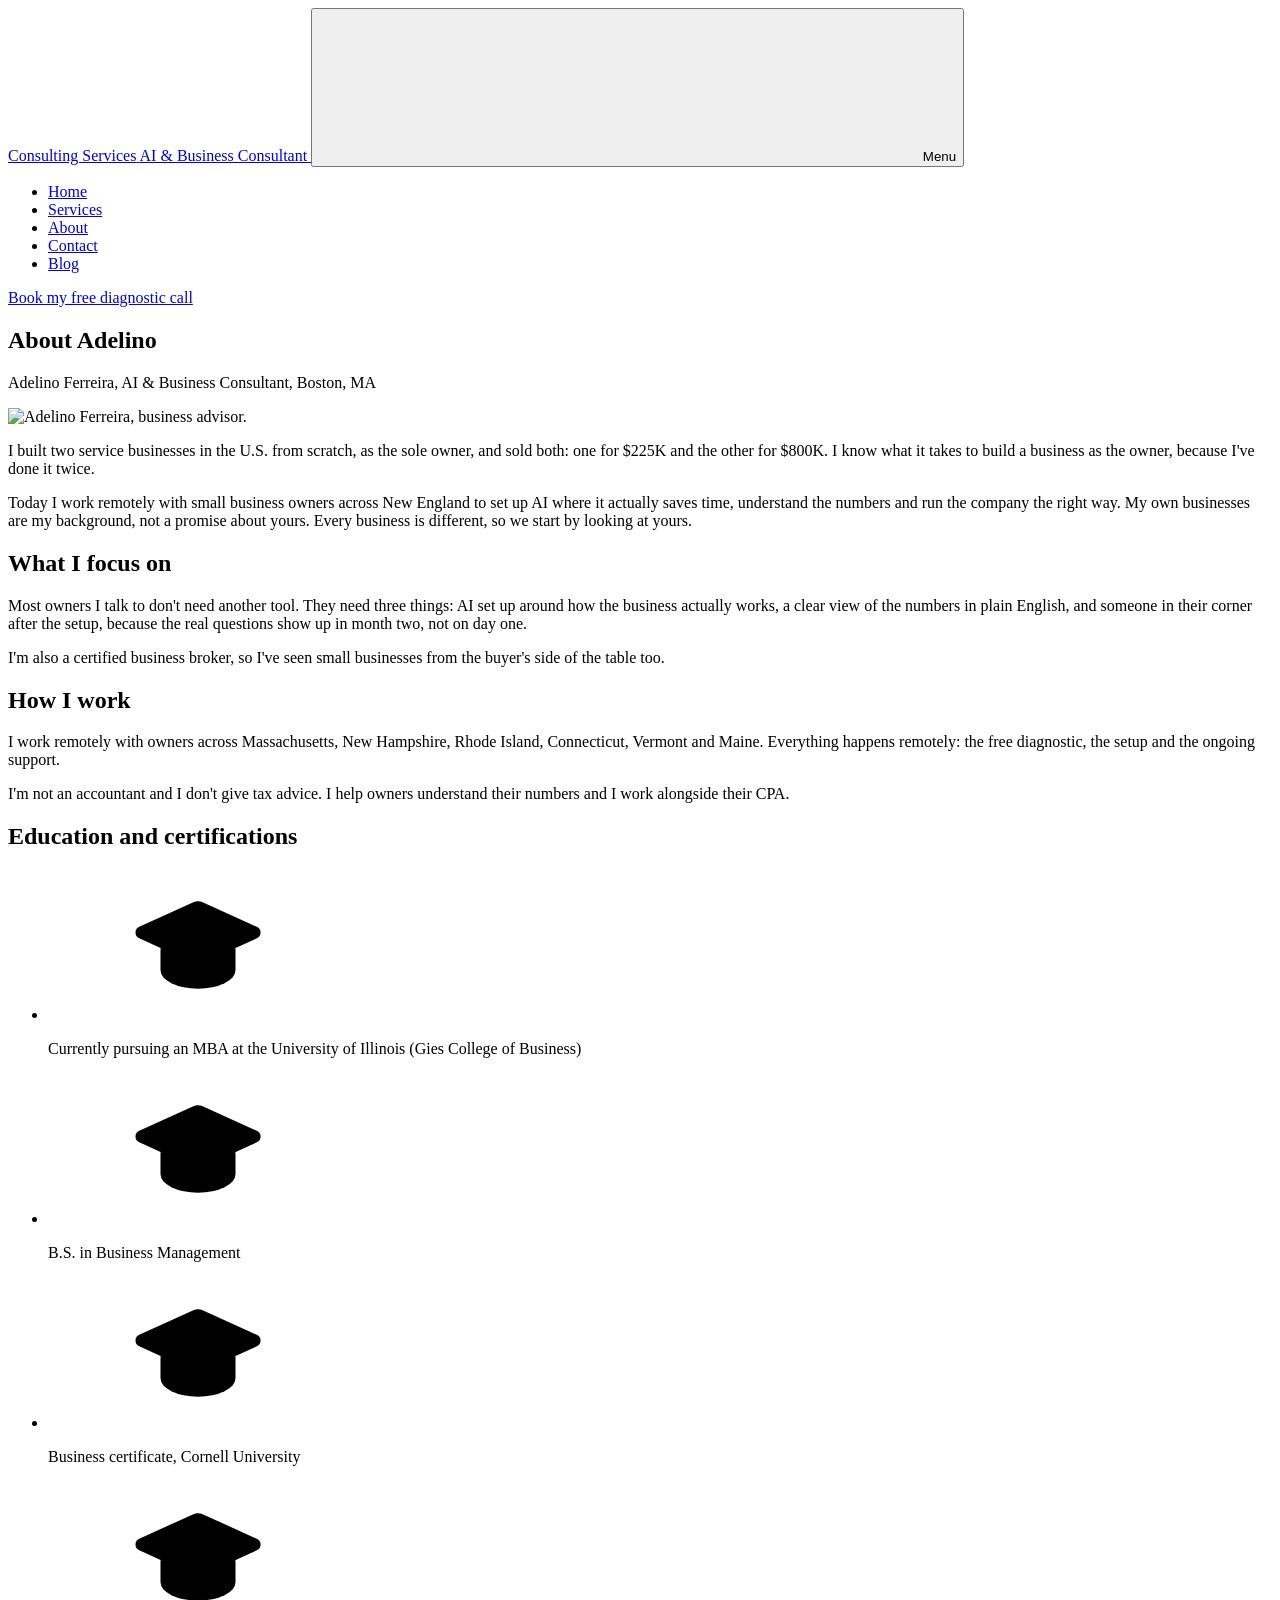
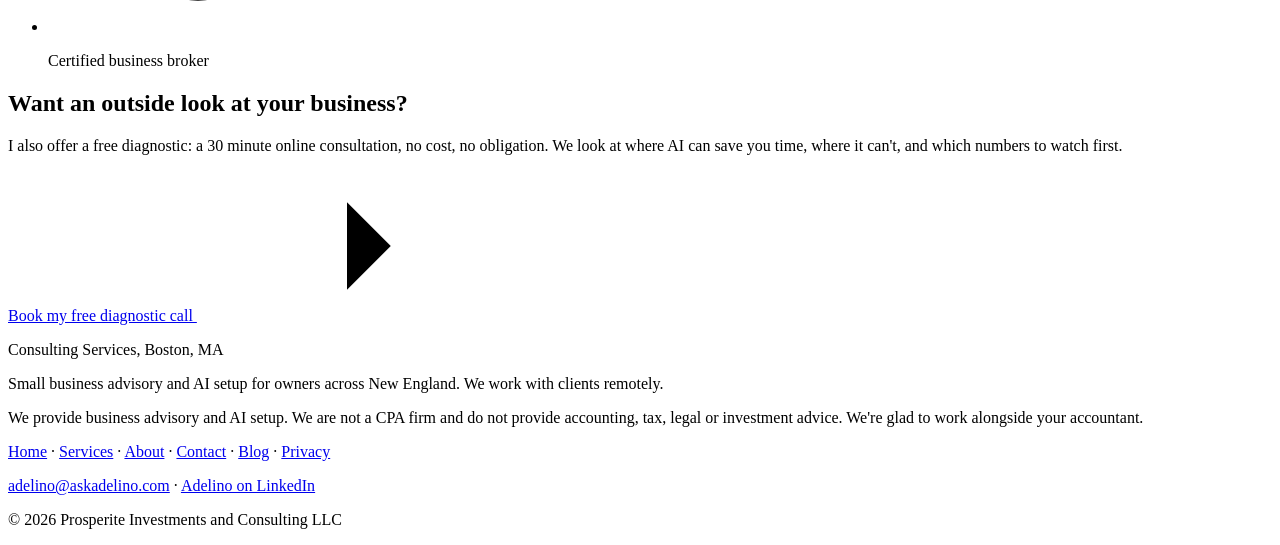
==== about/index.html @ 2f570c11 "Add files via upload" ====
<!doctype html>
<html lang="en-US">
<head>
<meta charset="utf-8">
<meta name="viewport" content="width=device-width, initial-scale=1">
<script>document.documentElement.classList.add('js');</script>
<title>About Adelino Ferreira, Business Advisor in Boston</title>
<meta name="description" content="Adelino Ferreira built and sold two U.S. service businesses. Today he works remotely with owners across New England on AI and their numbers.">
<link rel="canonical" href="https://askadelino.com/about/">
<meta name="theme-color" content="#0B2A4A">

<meta property="og:type" content="profile">
<meta property="og:locale" content="en_US">
<meta property="og:site_name" content="Consulting Services">
<meta property="og:url" content="https://askadelino.com/about/">
<meta property="og:title" content="About Adelino Ferreira, Business Advisor in Boston">
<meta property="og:description" content="Adelino Ferreira built and sold two U.S. service businesses. Today he works remotely with owners across New England on AI and their numbers.">
<meta property="og:image" content="https://askadelino.com/og.jpg">
<meta property="og:image:width" content="1200">
<meta property="og:image:height" content="630">
<meta property="og:image:alt" content="Adelino Ferreira, small business advisor, in a blue blazer outside an office building.">
<meta name="twitter:card" content="summary_large_image">
<meta name="twitter:title" content="About Adelino Ferreira, Business Advisor in Boston">
<meta name="twitter:description" content="Adelino Ferreira built and sold two U.S. service businesses. Today he works remotely with owners across New England on AI and their numbers.">
<meta name="twitter:image" content="https://askadelino.com/og.jpg">
<meta name="twitter:image:alt" content="Adelino Ferreira, small business advisor, in a blue blazer outside an office building.">

<link rel="icon" href="/favicon.svg" type="image/svg+xml">
<link rel="icon" href="/favicon-32.png" type="image/png" sizes="32x32">
<link rel="apple-touch-icon" href="/apple-touch-icon.png">
<link rel="preconnect" href="https://fonts.googleapis.com">
<link rel="preconnect" href="https://fonts.gstatic.com" crossorigin>
<link rel="stylesheet" href="https://fonts.googleapis.com/css2?family=Inter:wght@400;500;600&family=Sora:wght@600;700&display=swap">
<link rel="stylesheet" href="/assets/site.css">
<script type="application/ld+json">
{
  "@context": "https://schema.org",
  "@type": "ProfilePage",
  "@id": "https://askadelino.com/about/#page",
  "url": "https://askadelino.com/about/",
  "mainEntity": {
    "@type": "Person",
    "@id": "https://askadelino.com/about/#adelino",
    "name": "Adelino Ferreira",
    "jobTitle": "AI & Business Consultant",
    "worksFor": {
      "@id": "https://askadelino.com/#business"
    },
    "description": "Built and sold two U.S. service businesses.",
    "image": "https://askadelino.com/assets/adelino-ferreira-business-advisor.jpg",
    "address": {
      "@type": "PostalAddress",
      "addressLocality": "Boston",
      "addressRegion": "MA",
      "addressCountry": "US"
    },
    "sameAs": [
      "https://www.linkedin.com/in/adelino-ferreira-972801154"
    ]
  }
}
</script>
</head>
<body class="about-page">

<svg width="0" height="0" style="position:absolute" aria-hidden="true" focusable="false">
  <defs>
    <symbol id="i-menu" viewBox="0 0 24 24"><path d="M4 7h16"/><path d="M4 12h16"/><path d="M4 17h16"/></symbol>
    <symbol id="i-x" viewBox="0 0 24 24"><path d="M18 6 6 18"/><path d="m6 6 12 12"/></symbol>
    <symbol id="i-right" viewBox="0 0 24 24"><path d="M5 12h14"/><path d="m12 5 7 7-7 7"/></symbol>
    <symbol id="i-cap" viewBox="0 0 24 24"><path d="M21.42 10.922a1 1 0 0 0-.019-1.838L12.83 5.18a2 2 0 0 0-1.66 0L2.6 9.08a1 1 0 0 0 0 1.832l8.57 3.908a2 2 0 0 0 1.66 0z"/><path d="M22 10v6"/><path d="M6 12.5V16a6 3 0 0 0 12 0v-3.5"/></symbol>
  </defs>
</svg>

<header class="site-header">
  <div class="wrap bar">
    <a class="lockup" href="/">
      <span class="name">Consulting Services</span>
      <span class="desc">AI &amp; Business Consultant</span>
    </a>
    <button class="nav-toggle" type="button" aria-expanded="false" aria-controls="site-nav">
      <svg class="ic i-open" aria-hidden="true"><use href="#i-menu"/></svg><svg class="ic i-close" aria-hidden="true"><use href="#i-x"/></svg>
      <span class="nav-toggle-label">Menu</span>
    </button>
    <nav class="site-nav" id="site-nav" aria-label="Main">
      <ul class="nav-list">
        <li><a href="/">Home</a></li>
        <li><a href="/services/">Services</a></li>
        <li><a href="/about/" aria-current="page">About</a></li>
        <li><a href="/contact/">Contact</a></li>
        <li><a href="/blog/">Blog</a></li>
      </ul>
      <a class="btn btn-sm head-cta" href="/diagnostic/#book" aria-label="Book my free diagnostic call, opens the booking page">Book my free diagnostic call</a>
    </nav>
  </div>
</header>

<main>

  <section class="page-hero dark grid-bg" aria-labelledby="page-title">
    <div class="wrap">
      <h1 id="page-title">About Adelino</h1>
      <p class="lead role-line">Adelino Ferreira, AI &amp; Business Consultant, Boston, MA</p>
    </div>
  </section>

  <section class="section" aria-label="Bio">
    <div class="wrap">
      <div class="about-grid">
        <div class="about-photo">
          <picture>
            <source type="image/webp" srcset="/assets/adelino-ferreira-business-advisor.webp">
            <img src="/assets/adelino-ferreira-business-advisor.jpg" width="800" height="1000" decoding="async"
                 alt="Adelino Ferreira, business advisor.">
          </picture>
        </div>
        <div class="about-text">
          <p>I built two service businesses in the U.S. from scratch, as the sole owner, and sold both: one for $225K and the other for $800K. I know what it takes to build a business as the owner, because I've done it twice.</p>
          <p>Today I work remotely with small business owners across New England to set up AI where it actually saves time, understand the numbers and run the company the right way. My own businesses are my background, not a promise about yours. Every business is different, so we start by looking at yours.</p>
        </div>
      </div>
    </div>
  </section>

  <section class="section paper">
    <div class="wrap two-col">
      <div>
        <h2 id="focus-title">What I focus on</h2>
        <p>Most owners I talk to don't need another tool. They need three things: AI set up around how the business actually works, a clear view of the numbers in plain English, and someone in their corner after the setup, because the real questions show up in month two, not on day one.</p>
        <p>I'm also a certified business broker, so I've seen small businesses from the buyer's side of the table too.</p>
      </div>
      <div>
        <h2 id="how-title">How I work</h2>
        <p>I work remotely with owners across Massachusetts, New Hampshire, Rhode Island, Connecticut, Vermont and Maine. Everything happens remotely: the free diagnostic, the setup and the ongoing support.</p>
        <p>I'm not an accountant and I don't give tax advice. I help owners understand their numbers and I work alongside their CPA.</p>
      </div>
    </div>
  </section>

  <section class="section" aria-labelledby="edu-title">
    <div class="wrap">
      <h2 id="edu-title">Education and certifications</h2>
      <ul class="cred-list cred-two">
          <li>
            <div class="ic-wrap" aria-hidden="true"><svg class="ic" aria-hidden="true"><use href="#i-cap"/></svg></div>
            <p class="cred-name">Currently pursuing an MBA at the University of Illinois (Gies College of Business)</p>
          </li>
          <li>
            <div class="ic-wrap" aria-hidden="true"><svg class="ic" aria-hidden="true"><use href="#i-cap"/></svg></div>
            <p class="cred-name">B.S. in Business Management</p>
          </li>
          <li>
            <div class="ic-wrap" aria-hidden="true"><svg class="ic" aria-hidden="true"><use href="#i-cap"/></svg></div>
            <p class="cred-name">Business certificate, Cornell University</p>
          </li>
          <li>
            <div class="ic-wrap" aria-hidden="true"><svg class="ic" aria-hidden="true"><use href="#i-cap"/></svg></div>
            <p class="cred-name">Certified business broker</p>
          </li>
          </ul>
    </div>
  </section>

  <section class="section dark grid-bg cta-band" aria-labelledby="cta-title">
    <div class="wrap">
      <h2 id="cta-title">Want an outside look at your business?</h2>
      <p class="lead">I also offer a free diagnostic: a 30 minute online consultation, no cost, no obligation. We look at where AI can save you time, where it can't, and which numbers to watch first.</p>
      <div class="actions">
        <a class="btn" href="/diagnostic/#book">Book my free diagnostic call <svg class="ic" aria-hidden="true"><use href="#i-right"/></svg></a>
      </div>
    </div>
  </section>

</main>

<footer class="site-foot">
  <div class="wrap">
    <p class="f-name">Consulting Services, Boston, MA</p>
    <p class="f-line">Small business advisory and AI setup for owners across New England. We work with clients remotely.</p>
    <p class="scope">We provide business advisory and AI setup. We are not a CPA firm and do not provide accounting, tax, legal or investment advice. We're glad to work alongside your accountant.</p>
    <nav aria-label="Footer"><p class="links"><a href="/">Home</a> <span aria-hidden="true">·</span> <a href="/services/">Services</a> <span aria-hidden="true">·</span> <a href="/about/" aria-current="page">About</a> <span aria-hidden="true">·</span> <a href="/contact/">Contact</a> <span aria-hidden="true">·</span> <a href="/blog/">Blog</a> <span aria-hidden="true">·</span> <a href="/privacy/">Privacy</a></p></nav>
    <p class="links contact-links"><a href="mailto:adelino@askadelino.com">adelino@askadelino.com</a> <span aria-hidden="true">·</span> <a href="https://www.linkedin.com/in/adelino-ferreira-972801154" rel="me noopener" target="_blank">Adelino on LinkedIn</a></p>
    <p class="copy">© 2026 Prosperite Investments and Consulting LLC</p>
  </div>
</footer>

<script src="/assets/site.js" defer></script>
</body>
</html>
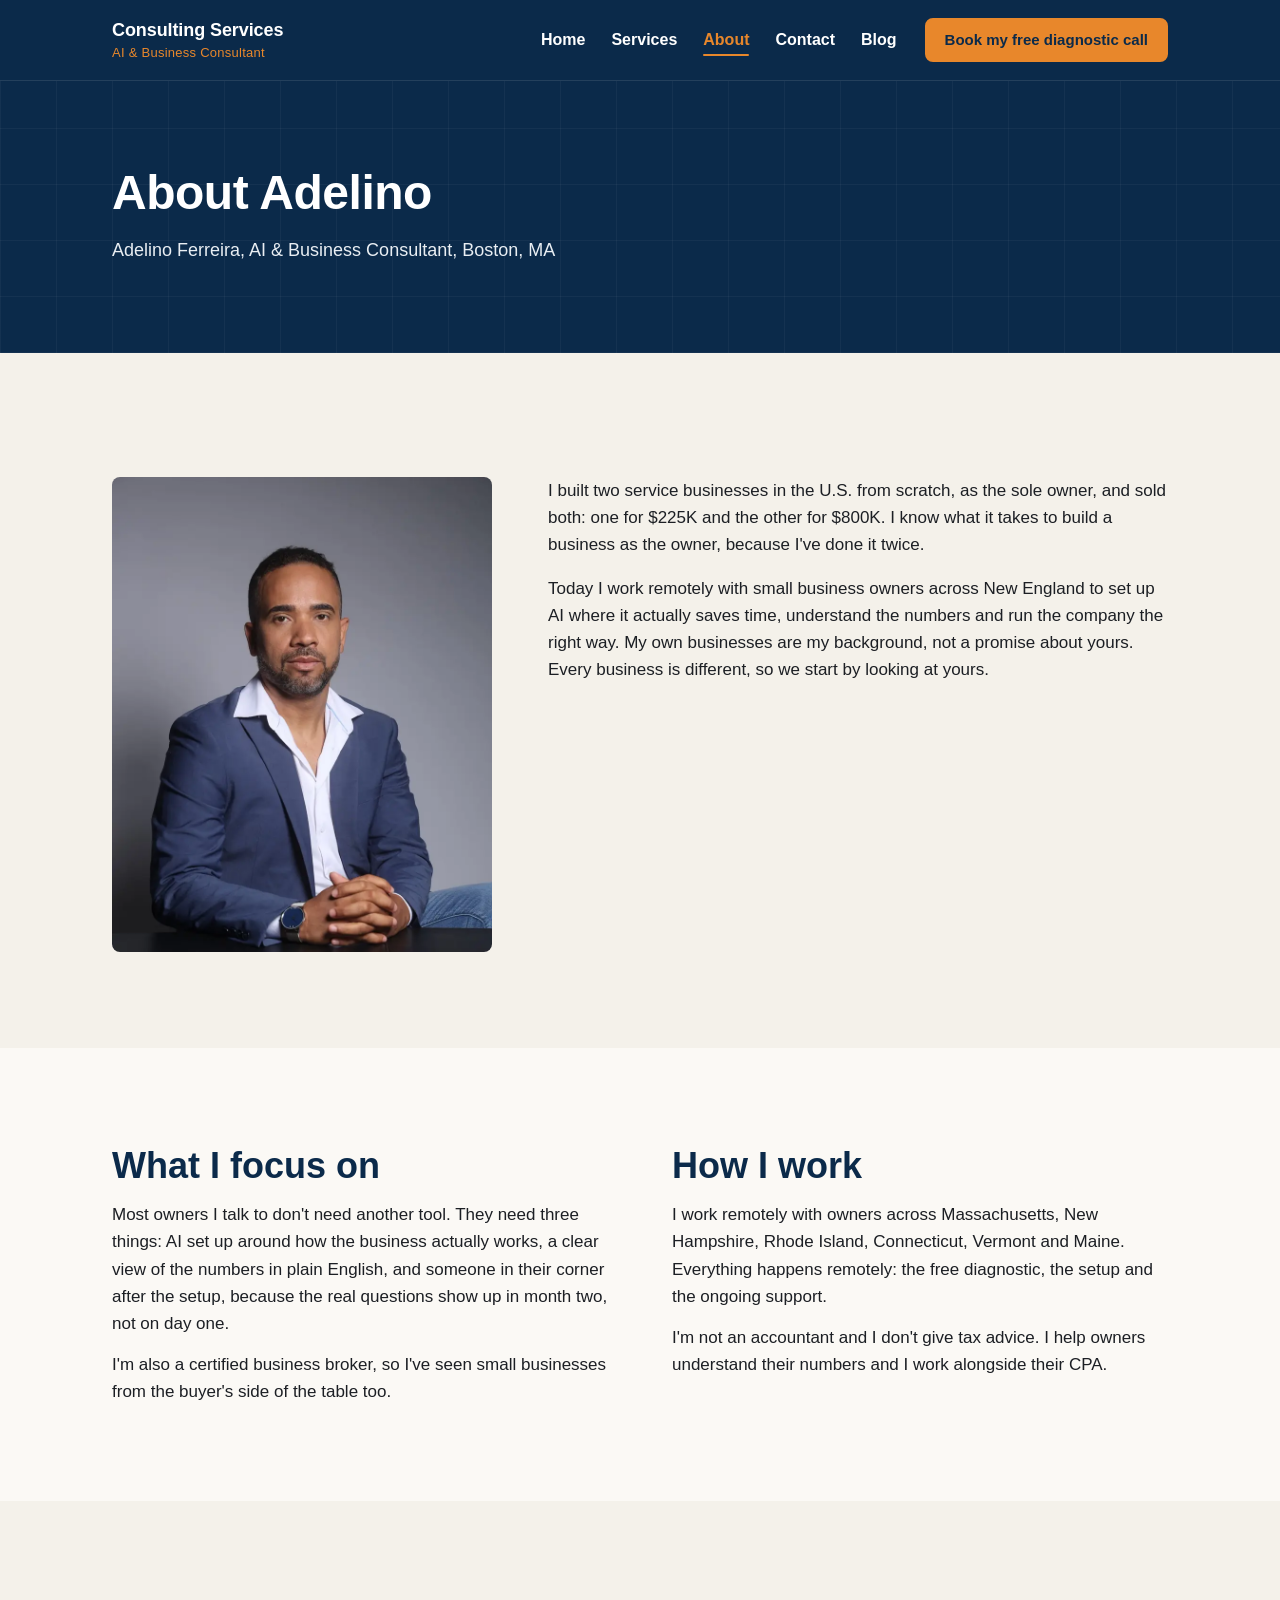
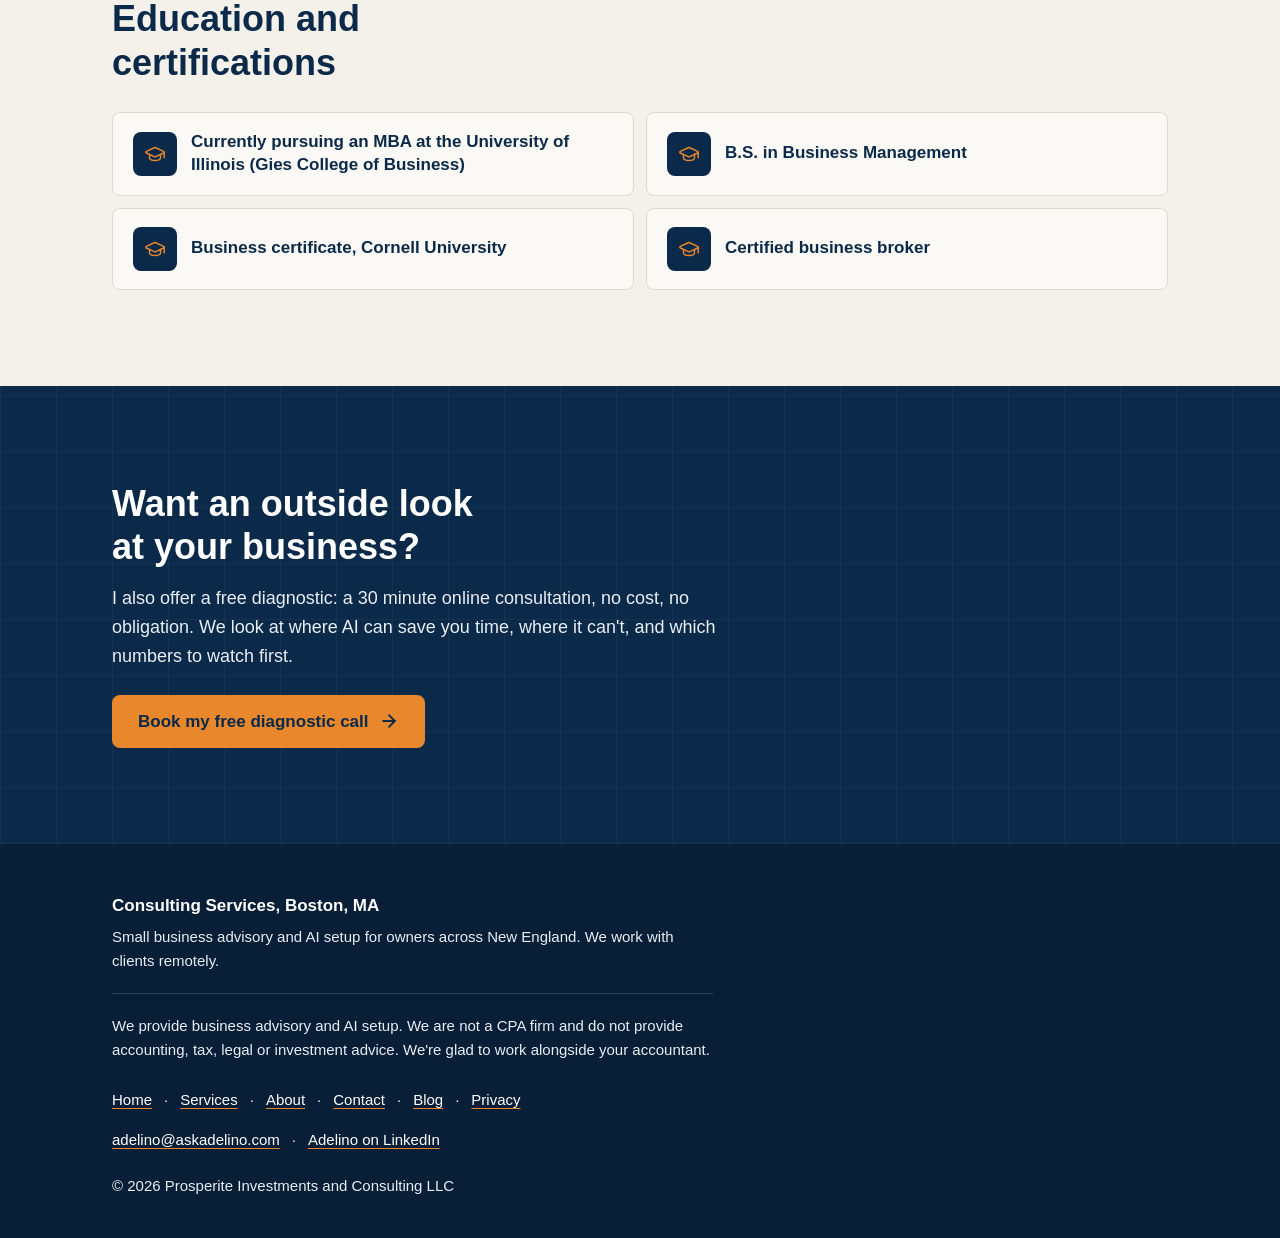
==== commit c0f81f14: "Add Meta Pixel to about" ====
--- a/about/index.html
+++ b/about/index.html
@@ -32,6 +32,7 @@
 <link rel="preconnect" href="https://fonts.gstatic.com" crossorigin>
 <link rel="stylesheet" href="https://fonts.googleapis.com/css2?family=Inter:wght@400;500;600&family=Sora:wght@600;700&display=swap">
 <link rel="stylesheet" href="/assets/site.css">
+<script src="/assets/meta-pixel.js"></script>
 <script type="application/ld+json">
 {
   "@context": "https://schema.org",
--- a/assets/site.css
+++ b/assets/site.css
@@ -0,0 +1,500 @@
+:root {
+  --blue: #0B2A4A;
+  --blue-deep: #081F37;
+  --amber: #E8872B;
+  --sand: #F4F1EA;
+  --paper: #FBF9F5;
+  --ink: #1C1F24;
+  --white: #FFFFFF;
+  --mist: #E9EEF3;
+  --line: #E1DACB;
+  --focus: var(--blue);
+  --wrap: 1120px;
+  --gutter: 20px;
+  --head: 'Sora', Arial, Helvetica, sans-serif;
+  --body: 'Inter', Arial, Helvetica, sans-serif;
+}
+
+*, *::before, *::after { box-sizing: border-box; }
+html { -webkit-text-size-adjust: 100%; scroll-padding-top: 16px; }
+@media (prefers-reduced-motion: no-preference) { html { scroll-behavior: smooth; } }
+body { margin: 0; font-family: var(--body); font-size: 16px; line-height: 1.6; color: var(--ink); background: var(--sand); -webkit-font-smoothing: antialiased; }
+img { display: block; max-width: 100%; height: auto; }
+h1, h2, h3 { font-family: var(--head); line-height: 1.2; margin: 0; text-wrap: balance; }
+p { margin: 0; text-wrap: pretty; }
+a { color: inherit; }
+:focus-visible { outline: 3px solid var(--focus); outline-offset: 3px; border-radius: 4px; }
+.dark { --focus: var(--amber); background: var(--blue); color: var(--white); }
+
+.wrap { width: 100%; max-width: var(--wrap); margin: 0 auto; padding: 0 var(--gutter); }
+.section { padding: 64px 0; }
+.section h2 { font-weight: 600; font-size: 27px; color: var(--blue); max-width: 22ch; }
+.dark h2 { color: var(--white); }
+.lead { font-size: 17px; margin-top: 16px; max-width: 62ch; }
+.dark .lead, .dark .body-on-dark { color: var(--mist); }
+.grid-bg { position: relative; }
+.grid-bg::before { content: ""; position: absolute; inset: 0; pointer-events: none;
+  background-image: repeating-linear-gradient(0deg, rgba(255,255,255,.04) 0 1px, transparent 1px 56px),
+                    repeating-linear-gradient(90deg, rgba(255,255,255,.04) 0 1px, transparent 1px 56px); }
+.grid-bg > * { position: relative; }
+svg.ic { fill: none; stroke: currentColor; stroke-width: 1.6; stroke-linecap: round; stroke-linejoin: round; display: block; }
+
+/* ---------- botão ---------- */
+.btn { display: inline-flex; align-items: center; justify-content: center; gap: 10px; min-height: 52px; padding: 14px 24px;
+  background: var(--amber); color: var(--blue); font-family: var(--head); font-weight: 700; font-size: 17px; line-height: 1.25;
+  text-decoration: none; border-radius: 8px; border: 2px solid var(--amber); transition: background-color .15s, border-color .15s; }
+.btn:hover { background: #F09A47; border-color: #F09A47; }
+.btn svg { width: 20px; height: 20px; flex: none; stroke-width: 2.2; }
+.micro { font-size: 15px; margin-top: 12px; }
+.dark .micro { color: var(--mist); }
+
+/* ---------- cabeçalho ---------- */
+.site-head { padding: 18px 0; }
+.lockup { display: inline-flex; flex-direction: column; text-decoration: none; line-height: 1.2; }
+.lockup .name { font-family: var(--head); font-weight: 700; font-size: 18px; letter-spacing: -.005em; }
+.lockup .desc { font-size: 13px; font-weight: 500; color: var(--amber); margin-top: 3px; letter-spacing: .02em; }
+.light-head .lockup .name { color: var(--blue); }
+.light-head .lockup .desc { color: #9A5414; }
+
+/* ---------- hero ---------- */
+.hero { overflow: hidden; }
+.hero .site-head { position: relative; z-index: 2; }
+.hero-media { position: relative; aspect-ratio: 4 / 3; overflow: hidden; }
+.hero-media img { width: 100%; height: 100%; object-fit: cover; object-position: 72% 22%; }
+.hero-media::after { content: ""; position: absolute; inset: 0;
+  background: linear-gradient(180deg, rgba(11,42,74,.25) 0%, rgba(11,42,74,.1) 45%, rgba(11,42,74,.85) 92%, var(--blue) 100%); }
+.hero-copy { position: relative; z-index: 2; padding: 8px 0 56px; }
+.hero h1 { font-weight: 700; font-size: 34px; line-height: 1.12; letter-spacing: -.015em; max-width: 15ch; }
+.hero h1 .l { display: block; }
+.hero h1 .l:nth-child(2) { color: var(--amber); }
+.hero .sub { font-size: 17px; line-height: 1.6; color: var(--mist); margin-top: 20px; max-width: 54ch; }
+.hero .cta { margin-top: 28px; }
+
+/* ---------- cartões genéricos ---------- */
+.cards { display: grid; gap: 16px; margin-top: 32px; }
+.card { background: var(--paper); border: 1px solid var(--line); border-radius: 8px; padding: 24px; }
+.card h3 { font-weight: 600; font-size: 19px; color: var(--blue); line-height: 1.3; }
+.card p { margin-top: 10px; }
+.card .ic-wrap { width: 44px; height: 44px; border-radius: 8px; background: var(--blue); color: var(--amber); display: flex; align-items: center; justify-content: center; margin-bottom: 16px; }
+.card .ic-wrap svg { width: 24px; height: 24px; }
+.bridge { margin-top: 32px; font-family: var(--head); font-weight: 600; font-size: 19px; line-height: 1.4; color: var(--blue); max-width: 46ch; }
+
+/* ---------- pilares ---------- */
+.pillars { display: grid; gap: 28px; margin-top: 36px; }
+.pillar { border-top: 1px solid rgba(255,255,255,.2); padding-top: 24px; }
+.pillar .badge { width: 52px; height: 52px; border-radius: 50%; border: 2px solid rgba(232,135,43,.9); color: var(--amber); display: flex; align-items: center; justify-content: center; margin-bottom: 18px; }
+.pillar .badge svg { width: 26px; height: 26px; }
+.pillar h3 { font-weight: 600; font-size: 21px; color: var(--white); }
+.pillar p { margin-top: 10px; color: var(--mist); }
+.pillars-close { margin-top: 40px; padding: 24px; border-left: 3px solid var(--amber); background: rgba(255,255,255,.05); border-radius: 0 8px 8px 0; font-size: 17px; color: var(--white); max-width: 70ch; }
+.also { margin-top: 24px; font-size: 15px; color: var(--mist); }
+
+/* ---------- IA ---------- */
+.ai-card h3 { font-size: 19px; }
+.ai-card .limit { margin-top: 16px; padding-top: 14px; border-top: 1px solid var(--line); font-size: 16px; }
+.ai-card .limit strong { font-weight: 600; color: var(--blue); }
+.ai-close { margin-top: 28px; font-size: 17px; max-width: 62ch; }
+
+/* ---------- como funciona ---------- */
+.paper { background: var(--paper); }
+.steps { list-style: none; margin: 36px 0 0; padding: 0; max-width: 820px; display: grid; gap: 0; counter-reset: step; }
+.steps li { counter-increment: step; display: grid; grid-template-columns: 56px 1fr; column-gap: 12px; padding: 22px 0; border-top: 1px solid var(--line); }
+.steps li:last-child { border-bottom: 1px solid var(--line); }
+.steps li::before { content: counter(step); font-family: var(--head); font-weight: 700; font-size: 40px; line-height: 1; color: var(--amber); font-variant-numeric: tabular-nums; grid-row: span 2; }
+.steps h3 { font-weight: 600; font-size: 20px; color: var(--blue); }
+.steps p { margin-top: 6px; }
+.snapshot { max-width: 820px; margin-top: 28px; display: flex; gap: 16px; align-items: flex-start; background: var(--sand); border: 1px solid var(--line); border-radius: 8px; padding: 20px; }
+.snapshot .ic-wrap { flex: none; width: 40px; height: 40px; border-radius: 8px; background: var(--blue); color: var(--amber); display: flex; align-items: center; justify-content: center; }
+.snapshot .ic-wrap svg { width: 22px; height: 22px; }
+.mid-cta { margin-top: 36px; padding: 28px 24px; border-radius: 8px; }
+.mid-cta .kick { font-family: var(--head); font-weight: 700; font-size: 22px; color: var(--white); margin-bottom: 18px; }
+.section.how { padding-bottom: 96px; }
+@media (max-width: 639px) {
+  .mid-cta { margin-left: calc(var(--gutter) * -1); margin-right: calc(var(--gutter) * -1); border-radius: 0; padding: 28px var(--gutter); }
+  .mid-cta .btn { width: 100%; padding-left: 16px; padding-right: 16px; }
+}
+
+/* ---------- casos ---------- */
+.section.cases { padding-top: 80px; }
+.case-list { list-style: none; padding: 0; margin: 32px 0 0; }
+.case .tag { font-size: 14px; font-weight: 500; color: var(--ink); letter-spacing: .02em; }
+.case .figure { display: block; margin-top: 8px; font-family: var(--head); font-weight: 700; font-size: 32px; line-height: 1.1; color: var(--blue); font-variant-numeric: tabular-nums; letter-spacing: -.01em; }
+.case .figure::after { content: ""; display: block; width: 40px; height: 3px; background: var(--amber); margin-top: 14px; }
+.case p { margin-top: 14px; }
+.case p.tag { margin-top: 0; }
+.notice { margin-top: 20px; font-size: 1em; color: var(--ink); max-width: 70ch; }
+.notice + .notice { margin-top: 6px; }
+
+/* ---------- para quem é ---------- */
+.fit-list { list-style: none; padding: 0; display: grid; gap: 12px; margin: 32px 0 0; }
+.fit-list li { display: flex; gap: 14px; align-items: flex-start; background: rgba(255,255,255,.06); border: 1px solid rgba(255,255,255,.14); border-radius: 8px; padding: 18px 20px; font-size: 17px; color: var(--white); }
+.fit-list li svg { width: 22px; height: 22px; flex: none; color: var(--amber); margin-top: 3px; stroke-width: 2; }
+.sectors { margin-top: 28px; color: var(--mist); max-width: 70ch; }
+.not-fit { margin-top: 16px; color: var(--mist); max-width: 70ch; padding-top: 16px; border-top: 1px solid rgba(255,255,255,.18); }
+
+/* ---------- about ---------- */
+.about-grid { display: grid; gap: 28px; margin-top: 28px; }
+.about-photo img { border-radius: 8px; width: 100%; max-width: 420px; aspect-ratio: 4 / 5; object-fit: cover; }
+.about-role { font-weight: 500; color: var(--blue); }
+.about-text p + p { margin-top: 16px; }
+.about-text p { font-size: 17px; }
+.about-text .about-role { font-size: 16px; margin-bottom: 18px; }
+
+/* ---------- FAQ ---------- */
+.faq { margin-top: 32px; max-width: 760px; }
+.faq-item { padding: 22px 0; border-top: 1px solid var(--line); }
+.faq-item:last-child { border-bottom: 1px solid var(--line); }
+.faq-item h3 { font-weight: 600; font-size: 18px; color: var(--blue); line-height: 1.35; }
+.faq-item p { margin-top: 8px; }
+
+/* ---------- agenda ---------- */
+.book .lead { color: var(--mist); }
+.book-facts { margin-top: 20px; display: grid; gap: 8px; }
+.book-facts p { display: flex; gap: 10px; align-items: flex-start; color: var(--white); }
+.book-facts svg { width: 20px; height: 20px; flex: none; color: var(--amber); margin-top: 3px; }
+.cal-shell { margin-top: 28px; background: var(--white); border-radius: 8px; overflow: hidden; min-height: 760px; }
+.cal-embed { min-width: 300px; height: 760px; }
+.cal-embed iframe { display: block; }
+.fallback { margin-top: 16px; color: var(--mist); overflow-wrap: anywhere; }
+.fallback a { color: var(--white); font-weight: 500; text-decoration-color: var(--amber); text-underline-offset: 3px; }
+.privacy-line { margin-top: 8px; color: var(--mist); }
+
+/* ---------- rodapé ---------- */
+.site-foot { --focus: var(--amber); background: var(--blue-deep); color: var(--mist); padding: 48px 0 40px; font-size: 15px; }
+.site-foot .f-name { font-family: var(--head); font-weight: 700; font-size: 17px; color: var(--white); }
+.site-foot p + p { margin-top: 6px; }
+.site-foot .scope { margin-top: 20px; padding-top: 20px; border-top: 1px solid rgba(255,255,255,.16); max-width: 72ch; }
+.site-foot .links { margin-top: 20px; display: flex; gap: 12px; align-items: center; flex-wrap: wrap; }
+.site-foot .links a { color: var(--white); text-underline-offset: 3px; text-decoration-color: var(--amber); padding: 6px 0; }
+.site-foot .copy { margin-top: 16px; }
+
+/* ---------- páginas simples (thank-you, privacy, 404) ---------- */
+.simple { min-height: 100vh; display: flex; flex-direction: column; }
+.simple main { flex: 1; padding: 40px 0 72px; }
+.simple h1 { font-weight: 700; font-size: 34px; color: var(--blue); letter-spacing: -.01em; }
+.simple .prose > * { max-width: 640px; }
+.simple .prose p { margin-top: 18px; font-size: 17px; }
+.simple .prose ol { margin: 14px 0 0; padding: 0; list-style: none; counter-reset: q; }
+.simple .prose ol li { counter-increment: q; display: grid; grid-template-columns: 36px 1fr; padding: 12px 0; border-top: 1px solid var(--line); font-size: 17px; }
+.simple .prose ol li:last-child { border-bottom: 1px solid var(--line); }
+.simple .prose ol li::before { content: counter(q); font-family: var(--head); font-weight: 700; color: var(--amber); font-size: 20px; line-height: 1.4; }
+.simple .sign { margin-top: 28px; font-size: 17px; }
+.simple .actions { margin-top: 28px; }
+.simple .site-foot { padding: 28px 0; }
+
+/* =====================================================================
+   SITE COMPLETO (v2): cabeçalho com menu, páginas internas, slots de copy
+   ===================================================================== */
+
+/* ---------- slot de copy pendente (some quando o texto final entra) ---------- */
+.ph { background: rgba(232,135,43,.10); outline: 1px dashed rgba(232,135,43,.85); outline-offset: 2px; border-radius: 3px; }
+.vh { position: absolute !important; width: 1px; height: 1px; padding: 0; margin: -1px; overflow: hidden; clip: rect(0 0 0 0); white-space: nowrap; border: 0; }
+
+/* ---------- cabeçalho com menu ---------- */
+.site-header { --focus: var(--amber); background: var(--blue); color: var(--white); position: relative; z-index: 10; border-bottom: 1px solid rgba(255,255,255,.10); }
+.site-header .bar { display: flex; flex-wrap: wrap; align-items: center; justify-content: space-between; column-gap: 16px; padding-top: 14px; padding-bottom: 14px; }
+.nav-toggle { display: none; align-items: center; gap: 10px; min-height: 44px; padding: 0 14px; background: transparent; color: var(--white);
+  border: 1px solid rgba(255,255,255,.35); border-radius: 8px; font: 600 15px/1 var(--body); cursor: pointer; }
+.nav-toggle svg { width: 20px; height: 20px; stroke-width: 2; }
+.nav-toggle .i-close { display: none; }
+.site-header.is-open .nav-toggle .i-open { display: none; }
+.site-header.is-open .nav-toggle .i-close { display: block; }
+.site-nav { flex-basis: 100%; }
+.nav-list { list-style: none; margin: 12px 0 0; padding: 0; border-top: 1px solid rgba(255,255,255,.14); }
+.nav-list li { border-bottom: 1px solid rgba(255,255,255,.14); }
+.nav-list a { display: flex; align-items: center; min-height: 52px; padding: 4px 2px; text-decoration: none; font-family: var(--head); font-weight: 600; font-size: 18px; color: var(--white); }
+.nav-list a:hover { color: var(--amber); }
+.nav-list a[aria-current] { color: var(--amber); }
+.nav-list a[aria-current]::before { content: ""; width: 4px; height: 20px; background: var(--amber); border-radius: 2px; margin-right: 12px; }
+.site-nav .head-cta { width: 100%; margin: 20px 0 8px; }
+.btn-sm { min-height: 44px; padding: 10px 18px; font-size: 15px; }
+/* com JS: o painel abre e fecha pelo botão; sem JS, o menu fica aberto */
+.js .nav-toggle { display: inline-flex; }
+.js .site-nav { display: none; }
+.js .site-header.is-open .site-nav { display: block; }
+
+/* ---------- topo das páginas internas ---------- */
+.page-hero { padding: 48px 0 56px; }
+.eyebrow { font-size: 14px; font-weight: 600; letter-spacing: .06em; text-transform: uppercase; color: var(--amber); margin-bottom: 12px; }
+.page-hero h1 { margin-top: 12px; font-weight: 700; font-size: 34px; line-height: 1.15; letter-spacing: -.01em; max-width: 22ch; color: var(--white); }
+.page-hero .lead { color: var(--mist); }
+.crumbs { font-size: 14px; color: var(--mist); }
+.crumbs a { color: var(--white); text-underline-offset: 3px; text-decoration-color: var(--amber); }
+
+/* ---------- home ---------- */
+.hero .btn svg.ic { stroke-width: 2.2; }
+.cards.auto { grid-template-columns: 1fr; }
+.card .more { display: inline-block; margin-top: 16px; font-weight: 600; color: var(--blue); text-underline-offset: 3px; text-decoration-color: var(--amber); }
+.section-foot { margin-top: 28px; }
+.text-link { font-weight: 600; color: var(--blue); text-underline-offset: 4px; text-decoration-color: var(--amber); text-decoration-thickness: 2px; }
+.dark .text-link { color: var(--white); }
+.cred-band { display: grid; gap: 24px; align-items: center; }
+.cred-band .cred-photo img { width: 120px; height: 120px; border-radius: 50%; object-fit: cover; object-position: 50% 20%; }
+.cred-band blockquote { margin: 0; font-family: var(--head); font-weight: 600; font-size: 21px; line-height: 1.4; color: var(--blue); max-width: 48ch; }
+.cred-band .who { margin-top: 12px; font-weight: 500; }
+.cred-band .text-link { display: inline-block; margin-top: 14px; }
+.cta-band { text-align: left; }
+.cta-band h2 { max-width: 24ch; }
+.cta-band .actions { margin-top: 28px; }
+
+/* ---------- serviços ---------- */
+.service { padding: 40px 0; border-top: 1px solid var(--line); display: grid; gap: 20px; scroll-margin-top: 16px; }
+.service:last-of-type { border-bottom: 1px solid var(--line); }
+.service .ic-wrap { width: 52px; height: 52px; border-radius: 8px; background: var(--blue); color: var(--amber); display: flex; align-items: center; justify-content: center; }
+.service .ic-wrap svg { width: 26px; height: 26px; }
+.service h2 { font-size: 24px; max-width: 26ch; }
+.service .body h2 + p { margin-top: 12px; }
+.service .body p + p { margin-top: 14px; }
+.service .body > p { max-width: 62ch; }
+.service .gets { list-style: none; padding: 0; margin: 18px 0 0; display: grid; gap: 10px; max-width: 62ch; }
+.service .gets li { display: flex; gap: 12px; align-items: flex-start; }
+.service .gets svg { width: 20px; height: 20px; flex: none; color: var(--amber); margin-top: 3px; stroke-width: 2.2; }
+.service .limit { margin-top: 18px; padding: 14px 16px; background: var(--paper); border: 1px solid var(--line); border-radius: 8px; max-width: 62ch; }
+.service .limit strong { font-weight: 600; color: var(--blue); }
+.scope-note { margin-top: 40px; padding: 20px 24px; border-left: 3px solid var(--amber); background: var(--paper); border-radius: 0 8px 8px 0; max-width: 72ch; }
+
+/* ---------- about ---------- */
+.about-page .about-text p { font-size: 17px; }
+.about-page .about-text h2 + .about-role { margin-top: 18px; }
+.contact-note { margin-top: 32px; }
+.cred-list { list-style: none; padding: 0; margin: 28px 0 0; display: grid; gap: 12px; }
+.cred-list li { display: grid; grid-template-columns: 44px 1fr; column-gap: 14px; align-items: center; background: var(--paper); border: 1px solid var(--line); border-radius: 8px; padding: 18px 20px; }
+.cred-list .ic-wrap { width: 44px; height: 44px; border-radius: 8px; background: var(--blue); color: var(--amber); display: flex; align-items: center; justify-content: center; }
+.cred-list .ic-wrap svg { width: 22px; height: 22px; }
+.cred-list .cred-name { font-family: var(--head); font-weight: 600; font-size: 18px; color: var(--blue); line-height: 1.35; }
+.cred-list .cred-org { margin-top: 2px; }
+.cred-list .cred-year { margin-top: 2px; font-size: 15px; color: #5B5348; font-variant-numeric: tabular-nums; }
+
+/* ---------- contato ---------- */
+.contact-grid { display: grid; gap: 16px; margin-top: 8px; }
+.contact-card { background: var(--paper); border: 1px solid var(--line); border-radius: 8px; padding: 24px; display: flex; flex-direction: column; gap: 10px; }
+.contact-card .ic-wrap { width: 44px; height: 44px; border-radius: 8px; background: var(--blue); color: var(--amber); display: flex; align-items: center; justify-content: center; margin-bottom: 6px; }
+.contact-card .ic-wrap svg { width: 24px; height: 24px; }
+.section .contact-card h2 { font-size: 20px; }
+.contact-card .value { font-weight: 600; color: var(--blue); overflow-wrap: anywhere; text-underline-offset: 3px; text-decoration-color: var(--amber); }
+.contact-card.primary { background: var(--blue); border-color: var(--blue); color: var(--white); --focus: var(--amber); }
+.contact-card.primary h2 { color: var(--white); }
+.contact-card.primary .ic-wrap { background: rgba(255,255,255,.08); }
+.contact-card.primary .btn { align-self: flex-start; margin-top: 8px; }
+.contact-card.primary .micro { color: var(--mist); margin-top: 0; }
+
+/* ---------- blog ---------- */
+.post-list { list-style: none; padding: 0; margin: 0; display: grid; gap: 16px; }
+.post-card { background: var(--paper); border: 1px solid var(--line); border-radius: 8px; padding: 24px; position: relative; }
+.post-card .meta { font-size: 14px; color: #5B5348; }
+.section .post-card h2 { margin-top: 8px; font-size: 21px; line-height: 1.3; max-width: none; }
+.post-card h2 a { text-decoration: none; }
+.post-card h2 a::after { content: ""; position: absolute; inset: 0; border-radius: 8px; }
+.post-card h2 a:hover { text-decoration: underline; text-decoration-color: var(--amber); text-underline-offset: 4px; }
+.post-card p { margin-top: 10px; }
+.post-card .tag { display: inline-block; font-size: 13px; font-weight: 600; letter-spacing: .04em; text-transform: uppercase; color: #9A5414; }
+
+/* ---------- artigo ---------- */
+.article-head .meta { margin-top: 16px; color: var(--mist); font-size: 15px; display: flex; flex-wrap: wrap; gap: 6px 14px; }
+.article-body { max-width: 700px; }
+.article-body > * + * { margin-top: 18px; }
+.article-body h2 { font-size: 26px; margin-top: 44px; max-width: none; color: var(--blue); }
+.article-body h3 { font-size: 20px; margin-top: 32px; color: var(--blue); }
+.article-body p, .article-body li { font-size: 17px; }
+.article-body ul, .article-body ol { padding-left: 22px; }
+.article-body li + li { margin-top: 8px; }
+.article-body a { color: var(--blue); font-weight: 500; text-underline-offset: 3px; text-decoration-color: var(--amber); }
+.answer-box { padding: 20px 22px; background: var(--paper); border: 1px solid var(--line); border-left: 3px solid var(--amber); border-radius: 0 8px 8px 0; }
+.answer-box .label { font-size: 13px; font-weight: 600; letter-spacing: .06em; text-transform: uppercase; color: #9A5414; }
+.answer-box p { margin-top: 6px; }
+.author-box { margin-top: 48px; display: grid; grid-template-columns: 72px 1fr; gap: 16px; align-items: start; padding: 22px; background: var(--paper); border: 1px solid var(--line); border-radius: 8px; max-width: 700px; }
+.author-box img { width: 72px; height: 72px; border-radius: 50%; object-fit: cover; object-position: 50% 20%; }
+.author-box .name { font-family: var(--head); font-weight: 600; color: var(--blue); }
+.author-box p + p { margin-top: 6px; }
+.related { margin-top: 40px; max-width: 700px; }
+.section .related h2 { font-size: 20px; }
+.related ul { margin: 12px 0 0; padding-left: 20px; }
+.related li + li { margin-top: 6px; }
+.related a { color: var(--blue); font-weight: 500; text-underline-offset: 3px; text-decoration-color: var(--amber); }
+
+/* ---------- rodapé v2 ---------- */
+.site-foot .f-line { max-width: 72ch; }
+.site-foot nav .links { margin-top: 20px; }
+.site-foot .contact-links { margin-top: 4px; }
+.site-foot .contact-links a { overflow-wrap: anywhere; }
+
+/* ---------- copy final (v3) ---------- */
+.mini { font-family: var(--head); font-weight: 600; font-size: 15px; letter-spacing: .06em; text-transform: uppercase; color: #9A5414; margin-top: 28px; }
+.dark .mini { color: var(--amber); }
+.svc-cards { grid-template-columns: 1fr; }
+.svc-cards .card { display: flex; flex-direction: column; }
+.svc-cards .card .more { margin-top: auto; padding-top: 16px; }
+.help-list { list-style: none; padding: 0; margin: 14px 0 0; display: grid; gap: 12px; max-width: 760px; }
+.help-list li { display: flex; gap: 12px; align-items: flex-start; font-size: 17px; }
+.help-list svg { width: 22px; height: 22px; flex: none; color: var(--amber); margin-top: 3px; stroke-width: 2.2; }
+.help-list strong, .def-list strong { font-weight: 600; color: var(--blue); }
+.body-lg { margin-top: 24px; font-size: 17px; max-width: 62ch; }
+.stays { margin-top: 28px; max-width: 760px; padding: 22px 24px; background: var(--sand); border: 1px solid var(--line); border-left: 3px solid var(--amber); border-radius: 0 8px 8px 0; }
+.stays strong { font-weight: 600; color: var(--blue); }
+.stays .scope-inline { margin-top: 14px; padding-top: 14px; border-top: 1px solid var(--line); }
+.cap-line { margin-top: 18px; display: flex; gap: 10px; align-items: flex-start; color: var(--white); }
+.cap-line svg { width: 20px; height: 20px; flex: none; color: var(--amber); margin-top: 3px; }
+.how:not(.paper) .snapshot { background: var(--paper); }
+.cases.paper .card { background: var(--white); }
+.cred-band h2 { font-size: 27px; }
+.cred-band .about-short { margin-top: 14px; font-size: 17px; max-width: 62ch; }
+.cred-band .who { margin-top: 8px; color: var(--blue); }
+
+.jump { margin-top: 28px; display: flex; flex-wrap: wrap; gap: 10px; }
+.jump a { display: inline-flex; align-items: center; min-height: 40px; padding: 6px 14px; border: 1px solid rgba(255,255,255,.3); border-radius: 999px; color: var(--white); text-decoration: none; font-size: 15px; font-weight: 500; }
+.jump a:hover { border-color: var(--amber); color: var(--amber); }
+.services-list { padding-top: 24px; }
+.service .body > h3.mini:first-of-type { margin-top: 20px; }
+.service .body > p + p { margin-top: 14px; }
+.service .mini + p, .service .mini + ul { margin-top: 10px; }
+.def-list { padding-left: 20px; margin: 12px 0 0; max-width: 62ch; }
+.def-list li + li { margin-top: 6px; }
+.service .gets { margin-top: 12px; }
+.ai-more { margin-top: 14px; }
+.ai-more .card { padding: 22px; }
+.ai-more .card h3 { font-size: 18px; }
+.close-line { margin-top: 20px; font-weight: 500; color: var(--blue); max-width: 62ch; }
+.pull { margin-top: 24px; padding: 20px 22px; background: var(--paper); border: 1px solid var(--line); border-radius: 8px; max-width: 62ch; }
+.service .scope-note { margin-top: 24px; }
+
+.role-line { color: var(--mist); }
+.about-text p:first-child { margin-top: 0; }
+.two-col { display: grid; gap: 48px; }
+.two-col p { margin-top: 14px; font-size: 17px; max-width: 60ch; }
+.cred-groups { display: grid; gap: 8px 40px; }
+.cred-groups .mini { margin-top: 24px; }
+.cred-groups .cred-list { margin-top: 12px; grid-template-columns: 1fr !important; }
+.cred-list .cred-name { font-size: 17px; }
+.teach-line { margin-top: 16px; font-size: 17px; max-width: 52ch; }
+
+.contact-card .value-plain { font-weight: 600; color: var(--blue); }
+.privacy-note { margin-top: 28px; font-size: 15px; max-width: 72ch; }
+
+.post-card .read { margin-top: 16px; display: inline-flex; gap: 8px; align-items: center; font-weight: 600; color: var(--blue); }
+.post-card .read svg { width: 18px; height: 18px; stroke-width: 2.2; }
+.cta-band .actions:first-of-type { margin-top: 24px; }
+
+.article-body .answer-box { font-size: 18px; }
+.see-also { display: flex; gap: 8px; align-items: flex-start; }
+.see-also svg { width: 18px; height: 18px; flex: none; margin-top: 5px; color: var(--amber); stroke-width: 2.2; }
+.see-also a::first-letter { text-transform: uppercase; }
+.see-also a { display: inline-block; }
+.art-faq { margin-top: 8px; max-width: none; }
+.art-faq .faq-item h3 { margin-top: 0; font-size: 18px; }
+.art-faq .faq-item p { margin-top: 6px; }
+.article-body .art-cta { margin-top: 44px; padding: 28px 24px; border-radius: 8px; }
+.art-cta p { color: var(--white); }
+.art-cta .see-also { margin: 12px 0 20px; }
+.art-cta .see-also a { color: var(--white); text-decoration-color: var(--amber); }
+.art-notices { margin-top: 28px; padding-top: 20px; border-top: 1px solid var(--line); }
+.art-notices p + p { margin-top: 8px; }
+
+/* ---------- tablet ---------- */
+@media (min-width: 640px) {
+  .cards.auto { grid-template-columns: repeat(2, 1fr); }
+  .contact-grid { grid-template-columns: repeat(2, 1fr); }
+  .contact-card.primary { grid-column: auto; }
+  .cred-list { grid-template-columns: repeat(2, 1fr); }
+  .post-list { grid-template-columns: repeat(2, 1fr); }
+  .cred-band { grid-template-columns: 140px 1fr; gap: 32px; }
+  .cred-band .cred-photo img { width: 140px; height: 140px; }
+  :root { --gutter: 32px; }
+  .cards.three, .case-list { grid-template-columns: repeat(3, 1fr); }
+  .cards.two { grid-template-columns: repeat(2, 1fr); }
+  .fit-list { grid-template-columns: repeat(2, 1fr); }
+  .hero-media { aspect-ratio: 16 / 9; }
+}
+
+/* ---------- desktop ---------- */
+@media (min-width: 960px) {
+  body { font-size: 17px; }
+  .section { padding: 96px 0; }
+  .section h2 { font-size: 36px; }
+  .lead { font-size: 18px; }
+  .section.how { padding-bottom: 128px; }
+  .section.cases { padding-top: 112px; }
+
+  .hero { position: relative; min-height: 680px; display: flex; flex-direction: column; }
+  .hero-media { position: absolute; top: 0; right: 0; bottom: 0; width: 62%; aspect-ratio: auto; }
+  .hero-media img { object-position: 62% 25%; }
+  .hero-media::after { background: linear-gradient(90deg, var(--blue) 0%, rgba(11,42,74,.88) 14%, rgba(11,42,74,.35) 46%, rgba(11,42,74,.12) 100%); }
+  .hero-copy { flex: 1; display: flex; flex-direction: column; justify-content: center; padding: 40px 0 96px; }
+  .hero-copy > .wrap > * { max-width: 600px; }
+  .hero h1 { font-size: 54px; max-width: 13ch; }
+  .hero .sub { font-size: 19px; max-width: 50ch; }
+
+  .pillars { grid-template-columns: repeat(3, 1fr); gap: 40px; }
+  .card { padding: 28px; }
+  .about-grid { grid-template-columns: 380px 1fr; gap: 56px; align-items: start; }
+  .about-text p { font-size: 18px; }
+  .faq-item h3 { font-size: 20px; }
+  .book-intro { max-width: 760px; }
+  .book-facts { grid-template-columns: 1fr 1fr; gap: 24px; }
+  .book-cal { margin-top: 12px; }
+  .faq-wrap { display: grid; grid-template-columns: 300px 1fr; gap: 64px; align-items: start; }
+  .faq-wrap h2 { position: sticky; top: 32px; }
+  .faq-wrap .faq { margin-top: 0; }
+  .mid-cta { display: flex; align-items: center; justify-content: space-between; gap: 32px; padding: 32px 40px; }
+  .mid-cta .kick { margin: 0; font-size: 26px; }
+  .mid-cta .micro { text-align: left; }
+  .simple h1 { font-size: 48px; }
+
+  /* menu no desktop: sempre visível, sem botão */
+  .site-header .bar { flex-wrap: nowrap; padding-top: 18px; padding-bottom: 18px; }
+  .js .nav-toggle, .nav-toggle { display: none; }
+  .site-nav, .js .site-nav { display: flex; align-items: center; gap: 28px; flex-basis: auto; margin-left: auto; }
+  .nav-list { display: flex; gap: 26px; margin: 0; border: 0; }
+  .nav-list li { border: 0; }
+  .nav-list a { min-height: 44px; padding: 0; font-size: 16px; position: relative; }
+  .nav-list a[aria-current]::before { display: none; }
+  .nav-list a[aria-current]::after { content: ""; position: absolute; left: 0; right: 0; bottom: 6px; height: 2px; background: var(--amber); border-radius: 1px; }
+  .site-nav .head-cta { width: auto; margin: 0; }
+
+  .page-hero { padding: 72px 0 88px; }
+  .page-hero h1 { font-size: 48px; }
+  .cards.auto { grid-template-columns: repeat(4, 1fr); }
+  .service { grid-template-columns: 72px 1fr; column-gap: 28px; padding: 56px 0; }
+  .service h2 { font-size: 30px; }
+  .contact-grid { grid-template-columns: repeat(2, 1fr); gap: 20px; }
+  .contact-card.primary { grid-column: auto; }
+  .post-list { grid-template-columns: repeat(3, 1fr); }
+  .cred-band { grid-template-columns: 160px 1fr; gap: 48px; }
+  .cred-band .cred-photo img { width: 160px; height: 160px; }
+  .cred-band blockquote { font-size: 24px; }
+  .article-body h2 { font-size: 30px; }
+}
+
+/* ---------- copy final (v3): ajustes responsivos ---------- */
+.article-body .btn { font-weight: 700; text-decoration: none; color: var(--blue); }
+@media (min-width: 640px) {
+  .svc-cards { grid-template-columns: repeat(2, 1fr); }
+}
+@media (min-width: 960px) {
+  .svc-cards { grid-template-columns: repeat(3, 1fr); }
+  .two-col { grid-template-columns: 1fr 1fr; gap: 64px; }
+  .cred-groups { grid-template-columns: 1fr 1fr; }
+  .cred-band h2 { font-size: 32px; }
+  .article-body .art-cta { padding: 36px 40px; }
+}
+/* menu entre 960 e 1100 px: botão longo cabe sem quebrar */
+@media (min-width: 960px) and (max-width: 1099px) {
+  .nav-list { gap: 18px; }
+  .site-nav, .js .site-nav { gap: 18px; }
+  .lockup .name { font-size: 17px; }
+}
+
+/* ---------- política de privacidade ---------- */
+.policy h2 { font-family: var(--head); font-weight: 600; font-size: 22px; color: var(--blue); margin-top: 40px; }
+.policy .updated { margin-top: 10px; font-size: 15px; color: #5B5348; }
+.policy ul { margin: 12px 0 0; padding-left: 22px; }
+.policy li { font-size: 17px; }
+.policy li + li { margin-top: 6px; }
+.policy a { color: var(--blue); font-weight: 500; text-underline-offset: 3px; text-decoration-color: var(--amber); overflow-wrap: anywhere; }
+.policy strong { font-weight: 600; color: var(--blue); }
+@media (min-width: 960px) { .policy h2 { font-size: 26px; } }
+@media (max-width: 639px) {
+  .site-foot .links { column-gap: 20px; row-gap: 4px; }
+  .site-foot .links span[aria-hidden="true"] { display: none; }
+  .contact-card .btn { padding-left: 16px; padding-right: 16px; font-size: 16px; }
+}
+@media (min-width: 768px) { .cred-list.cred-two { grid-template-columns: 1fr 1fr; } }
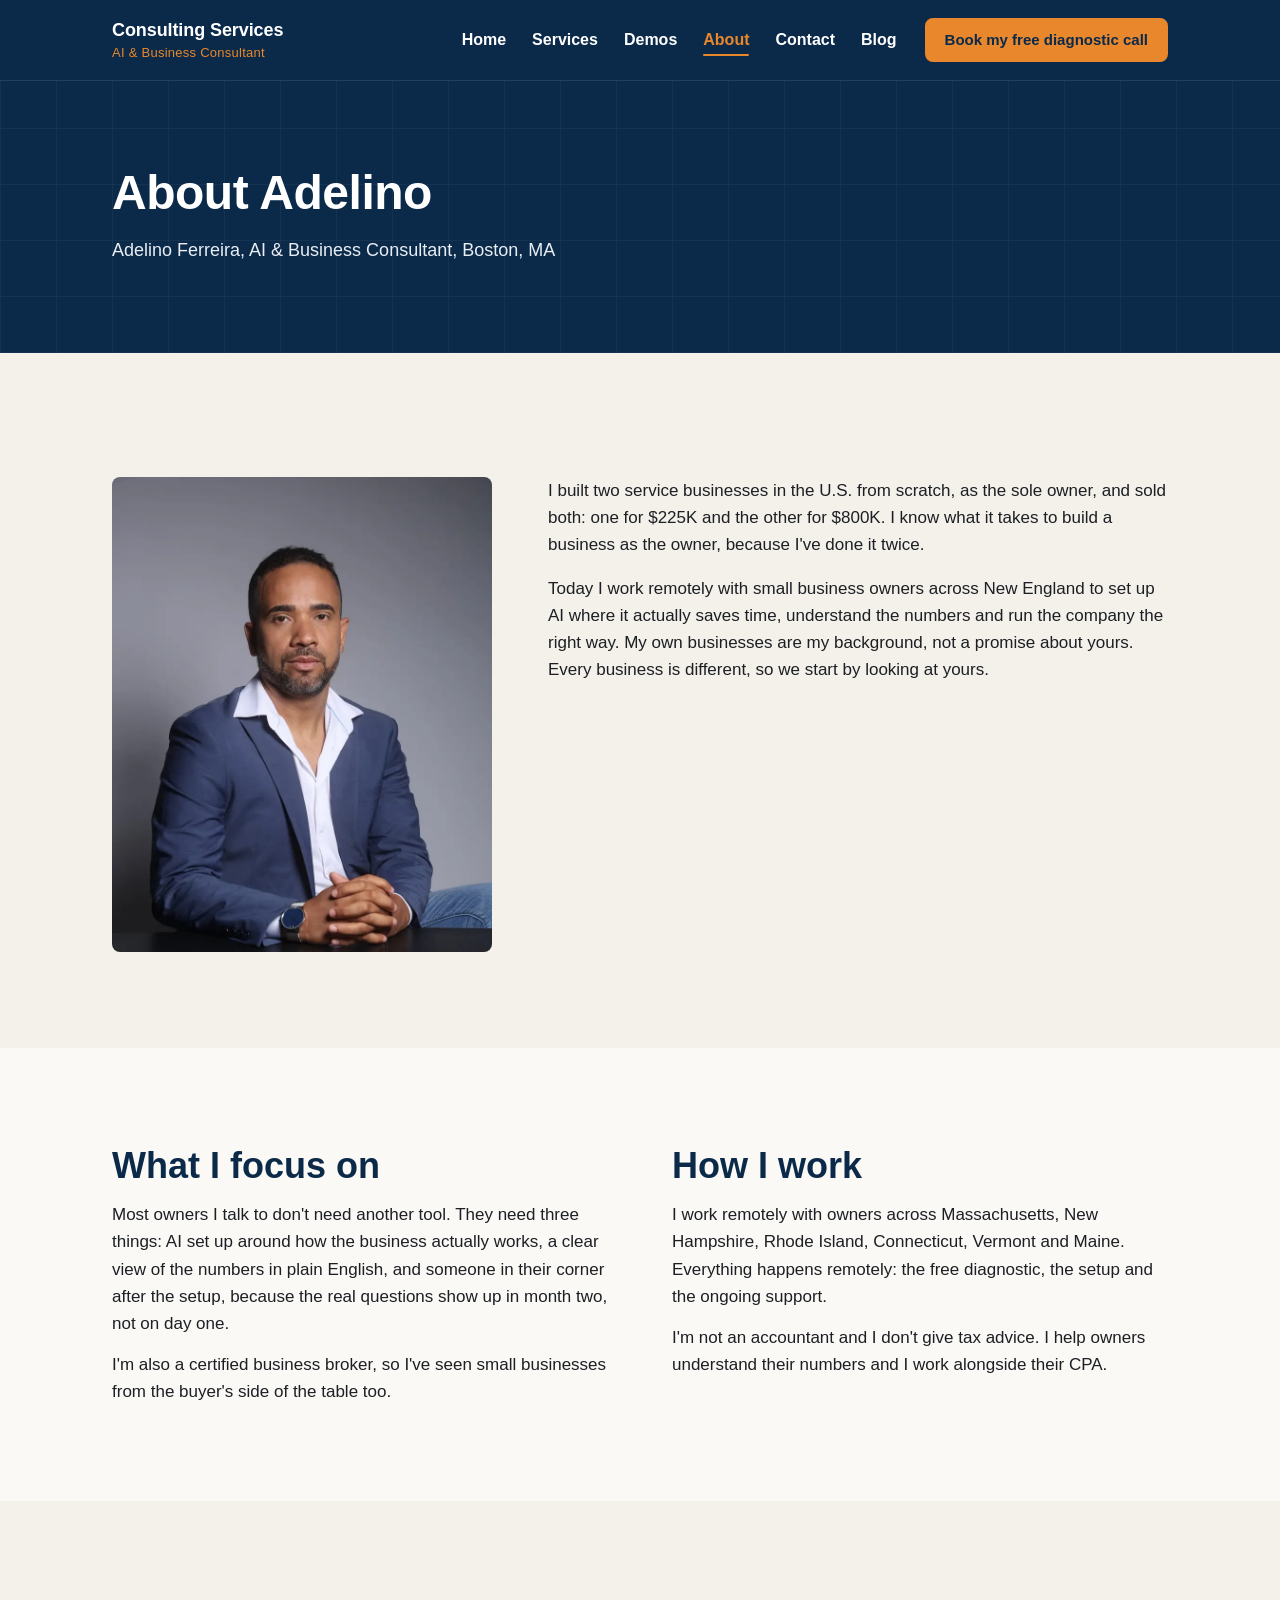
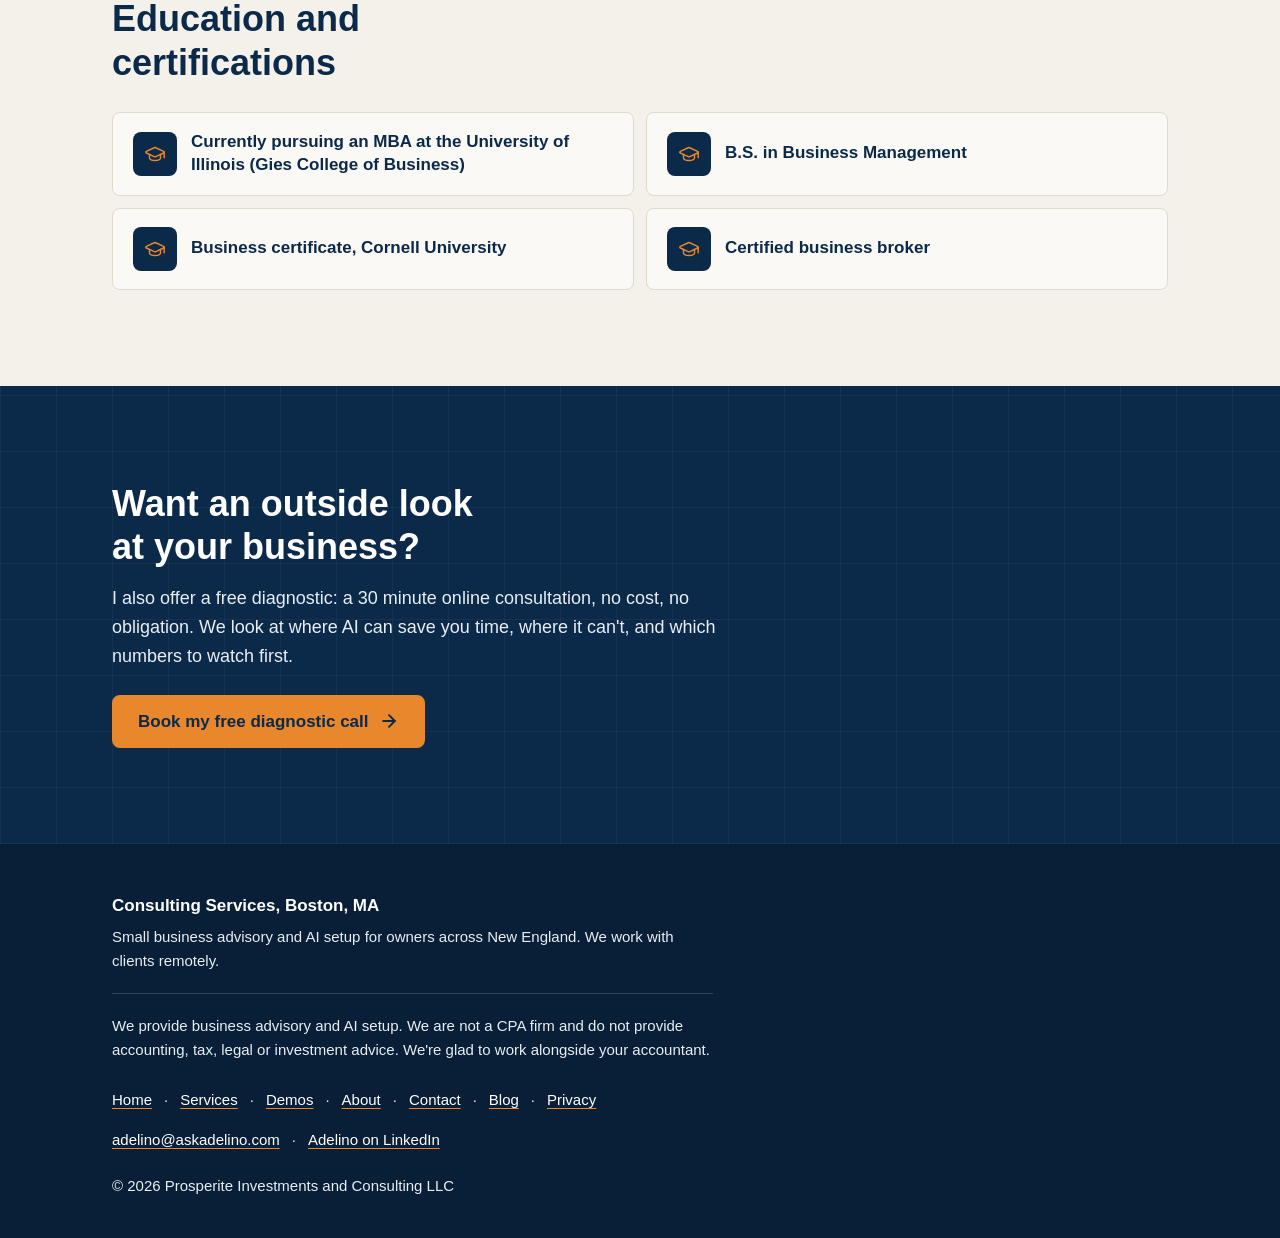
==== commit 9d863074: "About: Demos in menu" ====
--- a/about/index.html
+++ b/about/index.html
@@ -86,7 +86,7 @@
     <nav class="site-nav" id="site-nav" aria-label="Main">
       <ul class="nav-list">
         <li><a href="/">Home</a></li>
-        <li><a href="/services/">Services</a></li>
+        <li><a href="/services/">Services</a></li><li><a href="/demo/">Demos</a></li>
         <li><a href="/about/" aria-current="page">About</a></li>
         <li><a href="/contact/">Contact</a></li>
         <li><a href="/blog/">Blog</a></li>
@@ -179,7 +179,7 @@
     <p class="f-name">Consulting Services, Boston, MA</p>
     <p class="f-line">Small business advisory and AI setup for owners across New England. We work with clients remotely.</p>
     <p class="scope">We provide business advisory and AI setup. We are not a CPA firm and do not provide accounting, tax, legal or investment advice. We're glad to work alongside your accountant.</p>
-    <nav aria-label="Footer"><p class="links"><a href="/">Home</a> <span aria-hidden="true">·</span> <a href="/services/">Services</a> <span aria-hidden="true">·</span> <a href="/about/" aria-current="page">About</a> <span aria-hidden="true">·</span> <a href="/contact/">Contact</a> <span aria-hidden="true">·</span> <a href="/blog/">Blog</a> <span aria-hidden="true">·</span> <a href="/privacy/">Privacy</a></p></nav>
+    <nav aria-label="Footer"><p class="links"><a href="/">Home</a> <span aria-hidden="true">·</span> <a href="/services/">Services</a> <span aria-hidden="true">·</span> <a href="/demo/">Demos</a> <span aria-hidden="true">·</span> <a href="/about/" aria-current="page">About</a> <span aria-hidden="true">·</span> <a href="/contact/">Contact</a> <span aria-hidden="true">·</span> <a href="/blog/">Blog</a> <span aria-hidden="true">·</span> <a href="/privacy/">Privacy</a></p></nav>
     <p class="links contact-links"><a href="mailto:adelino@askadelino.com">adelino@askadelino.com</a> <span aria-hidden="true">·</span> <a href="https://www.linkedin.com/in/adelino-ferreira-972801154" rel="me noopener" target="_blank">Adelino on LinkedIn</a></p>
     <p class="copy">© 2026 Prosperite Investments and Consulting LLC</p>
   </div>
